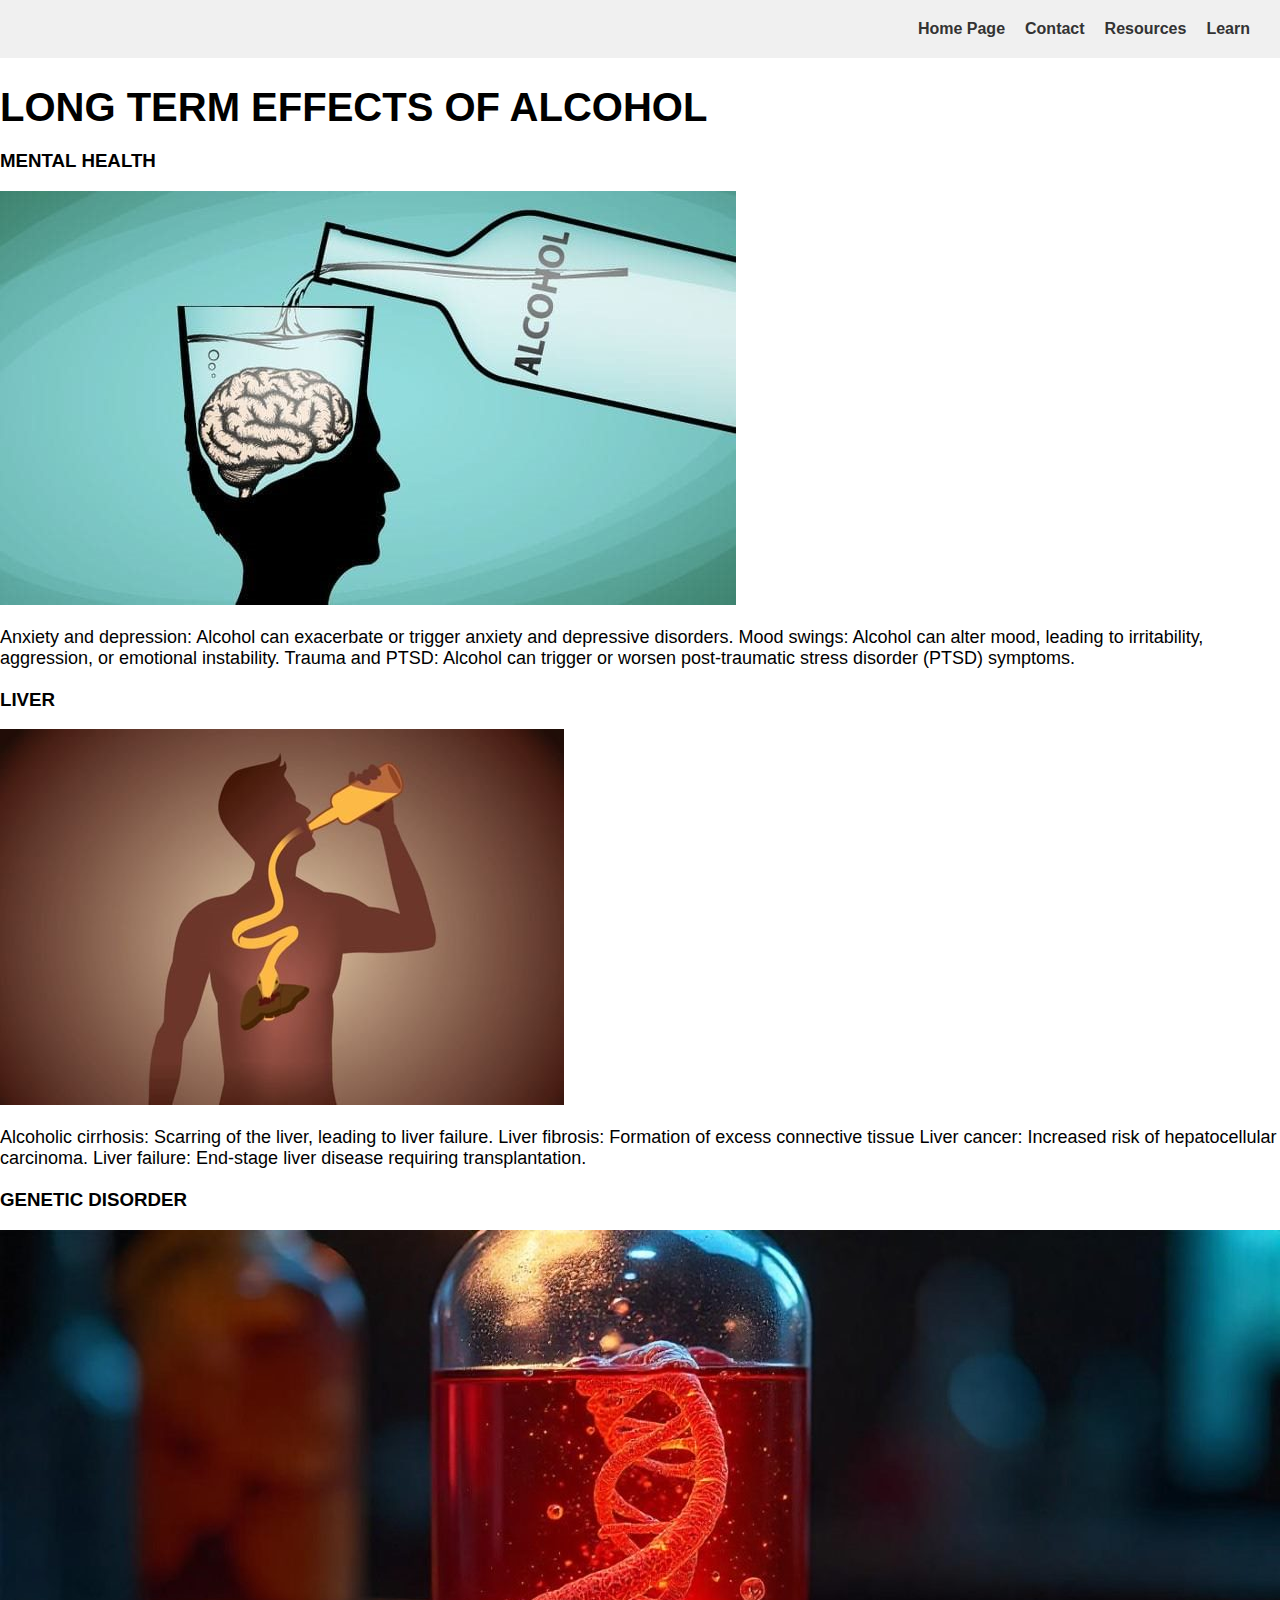
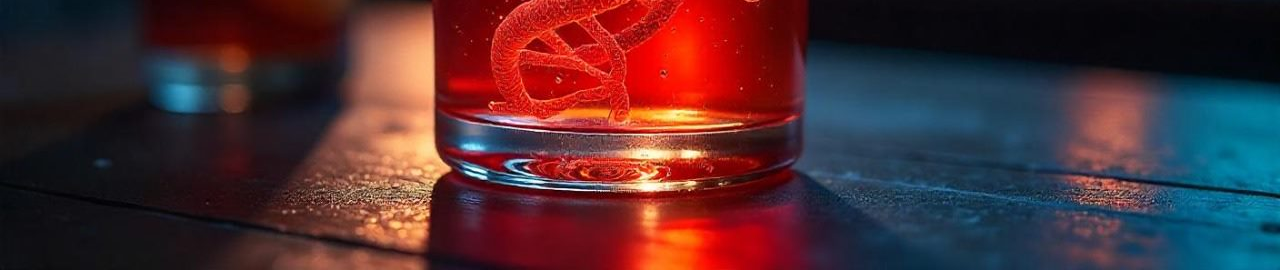
==== P1.html @ 77f23142 "made a new page" ====
<!DOCTYPE html>
<html lang="en">
<head>
    <meta charset="UTF-8">
    <meta name="viewport" content="width=device-width, initial-scale=1.0">
    <title>BeyondtheBottle</title>
    <link rel="stylesheet" href="style.css">
</head>
<body>
    <header>
        <nav>
          <ul>
            <li><a href="#">Home Page</a></li>
            <li><a href="#">Contact</a></li>
            <li><a href="https://www.who.int/news/item/25-06-2024-over-3-million-annual-deaths-due-to-alcohol-and-drug-use-majority-among-men">Resources</a></li>
            <li><a href="https://en.wikipedia.org/wiki/Alcoholism">Learn</a></li>
          </ul>
        </nav>
      </header>
      <div>
        <h1>LONG TERM EFFECTS OF ALCOHOL</h1>
        <h3>MENTAL HEALTH</h3> <img src="./images/brainbot.jpg" alt="brain"><br>
        <p>Anxiety and depression: Alcohol can exacerbate or trigger anxiety and depressive disorders.
            Mood swings: Alcohol can alter mood, leading to irritability, aggression, or emotional instability.
           Trauma and PTSD: Alcohol can trigger or worsen post-traumatic stress disorder (PTSD) symptoms.</p>

        <h3>LIVER</h3> <img src="./images/body.jpg" alt="body"><br>
        <p>Alcoholic cirrhosis: Scarring of the liver, leading to liver failure.
            Liver fibrosis: Formation of excess connective tissue Liver cancer: Increased risk of hepatocellular carcinoma.
            Liver failure: End-stage liver disease requiring transplantation.</p>

        <h3>GENETIC DISORDER</h3> <img src="./images/dna.jpg" alt="dna">
      </div>

</body>
---- style.css ----
body {
    font-family: Arial, sans-serif;
    margin: 0;
    padding: 0;
}
header {
    background-color: #f0f0f0;
    padding: 20px;
}
nav ul {
    list-style: none;
    margin: 0;
    padding: 0;
    display: flex;
    justify-content: flex-end;
}
nav li {
    margin: 0 10px;
}
nav a {
    text-decoration: none;
    color: #333;
    font-weight: bold;
}
.main-container {
    display: flex;
    max-width: 1200px;
    margin: 0 auto;
    padding: 20px;
}
.text-content {
    flex: 1;
    padding-right: 20px;
}
.image-grid {
    flex: 1;
    display: grid;
    grid-template-columns: repeat(2, 1fr);
    gap: 10px;
}
.image-grid img {
    width: 100%;
    height: auto;
    object-fit: cover;
}
h1 {
    font-size: 2.5em;
    margin-bottom: 20px;
}
p {
    font-size: 18px;
    margin-bottom: 20px;
}
.learn-more-button {
    display: inline-block;
    padding: 10px 20px;
    background-color: black;
    color: white;
    text-decoration: none;
    font-weight: bold;
}
@media (max-width: 768px) {
    .main-container {
        flex-direction: column;
    }
    .text-content, .image-grid {
        flex: none;
        width: 100%;
    }
}
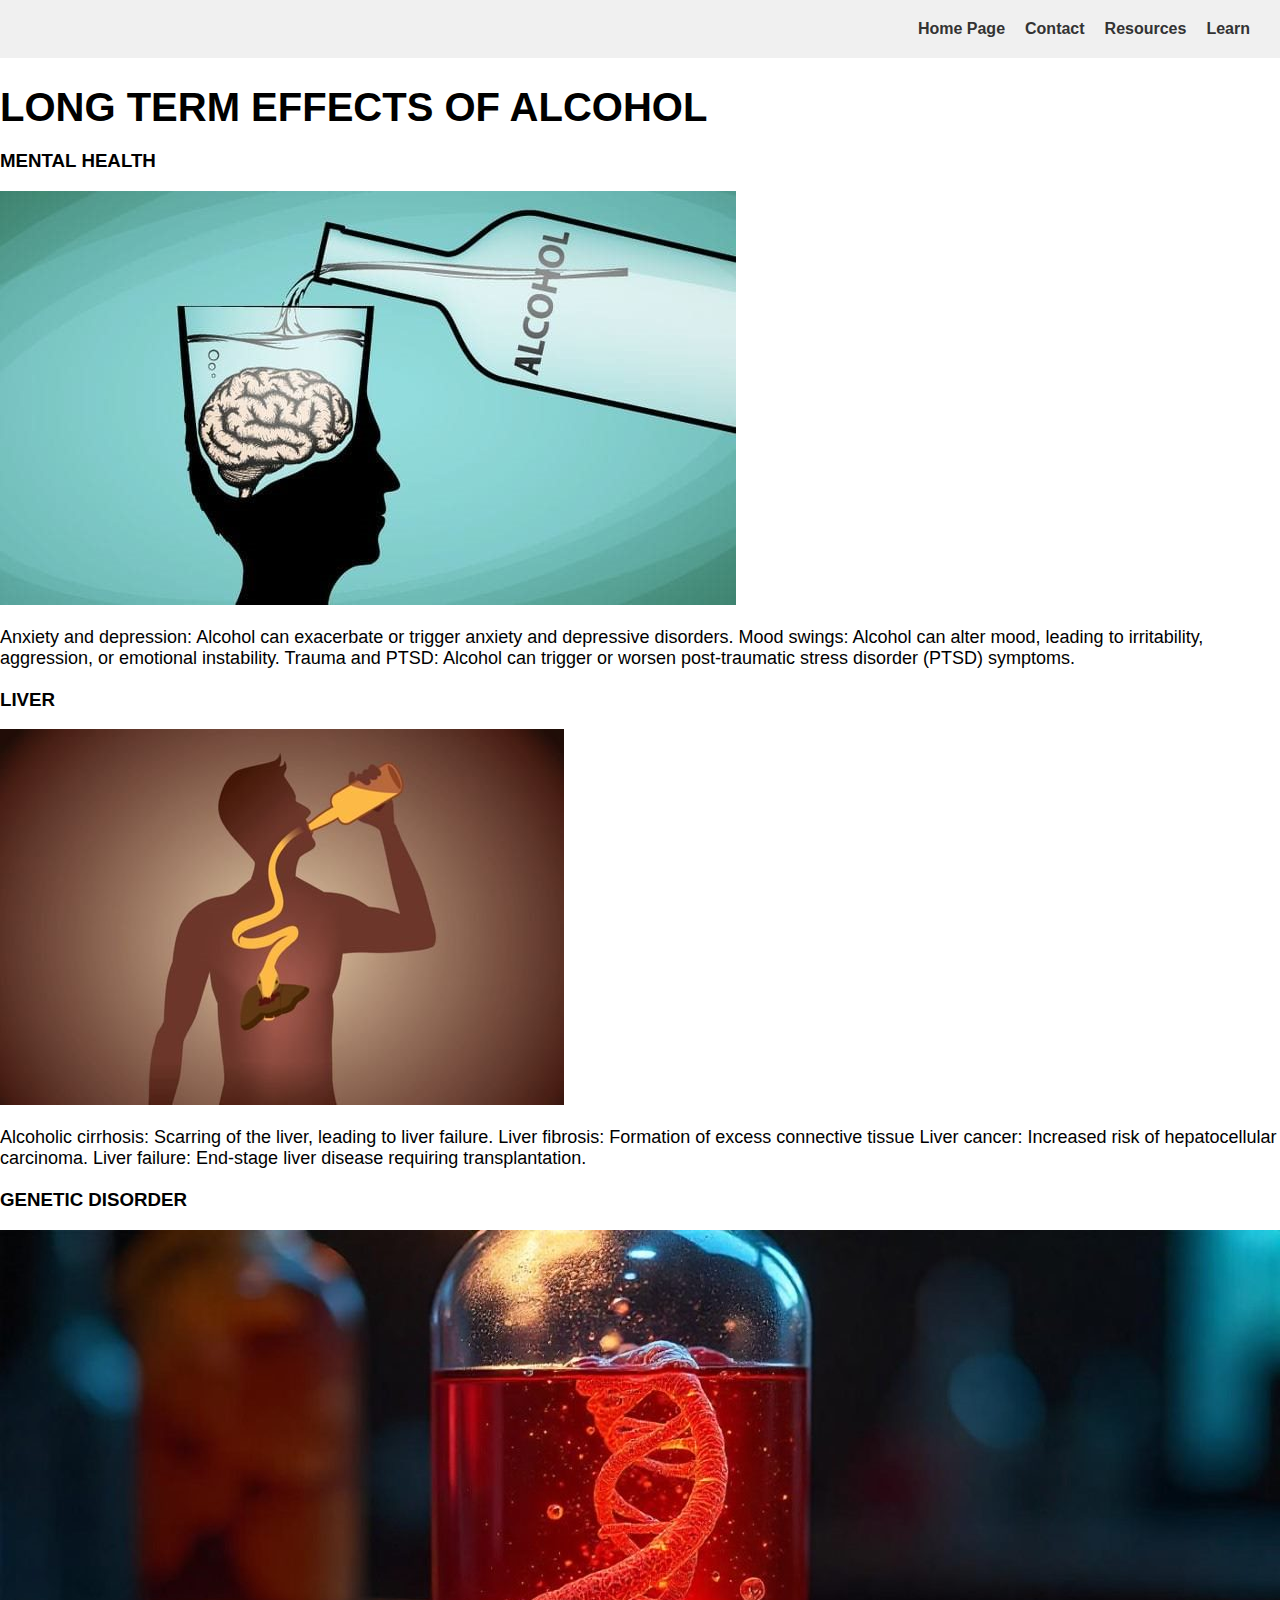
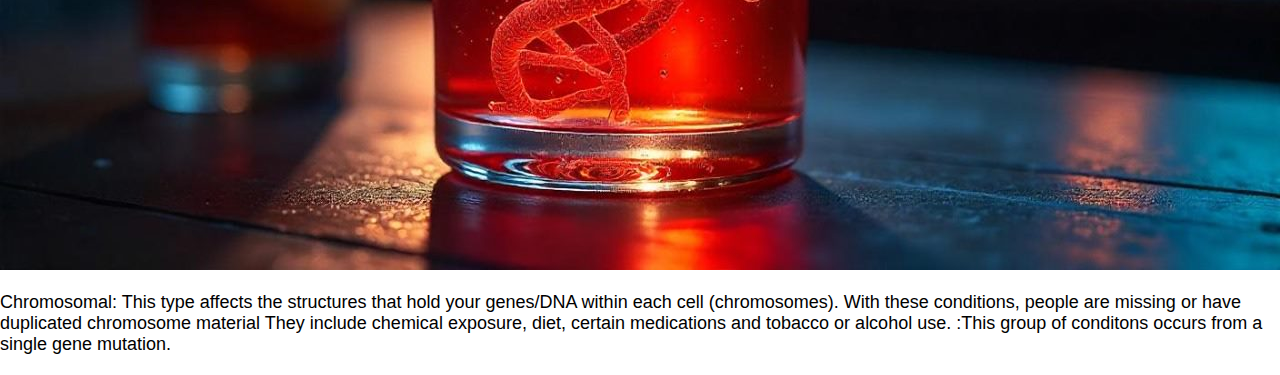
==== commit 44d2e241: "Added a content" ====
--- a/P1.html
+++ b/P1.html
@@ -30,6 +30,11 @@
             Liver failure: End-stage liver disease requiring transplantation.</p>
 
         <h3>GENETIC DISORDER</h3> <img src="./images/dna.jpg" alt="dna">
+        <p>
+          Chromosomal: This type affects the structures that hold your genes/DNA within each cell (chromosomes). With these conditions, people are missing or have duplicated chromosome material
+ They include chemical exposure, diet, certain medications and tobacco or alcohol use.
+:This group of conditons occurs from a single gene mutation.
+        </p>
       </div>
 
 </body>    
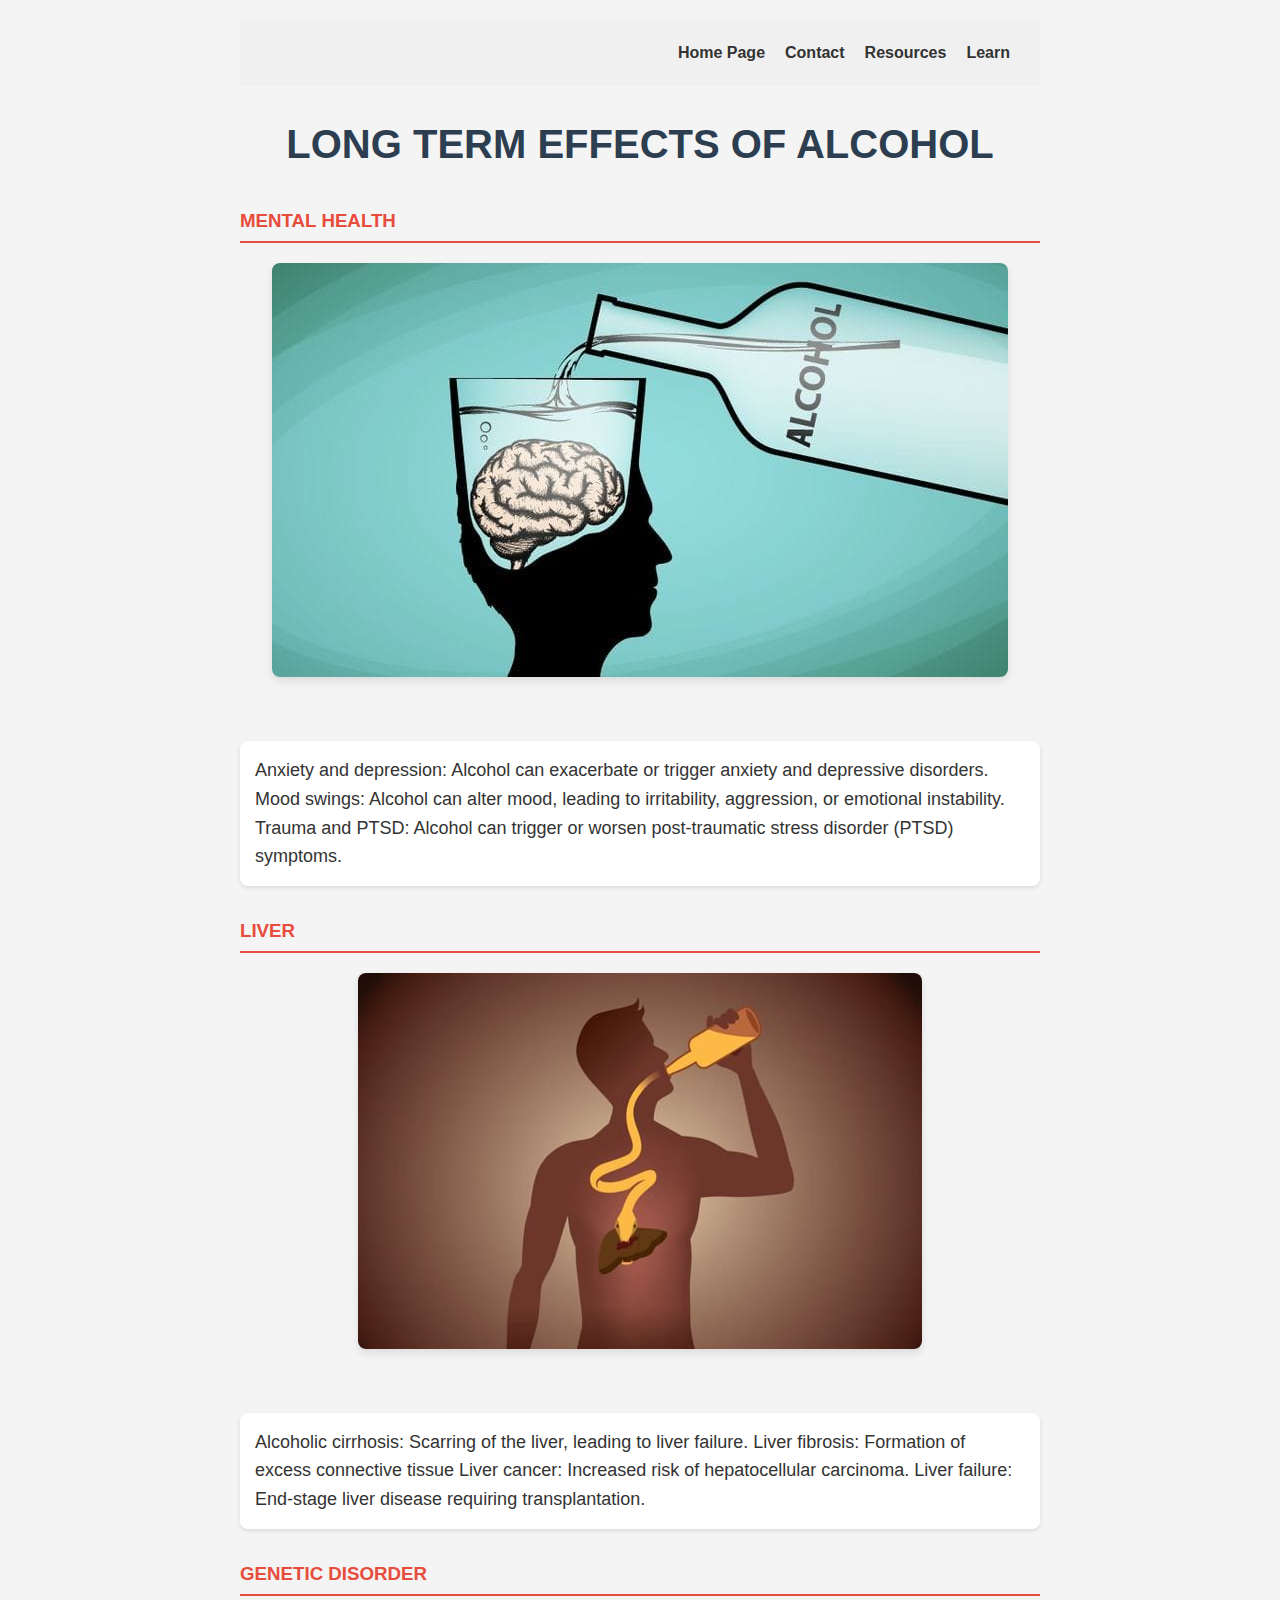
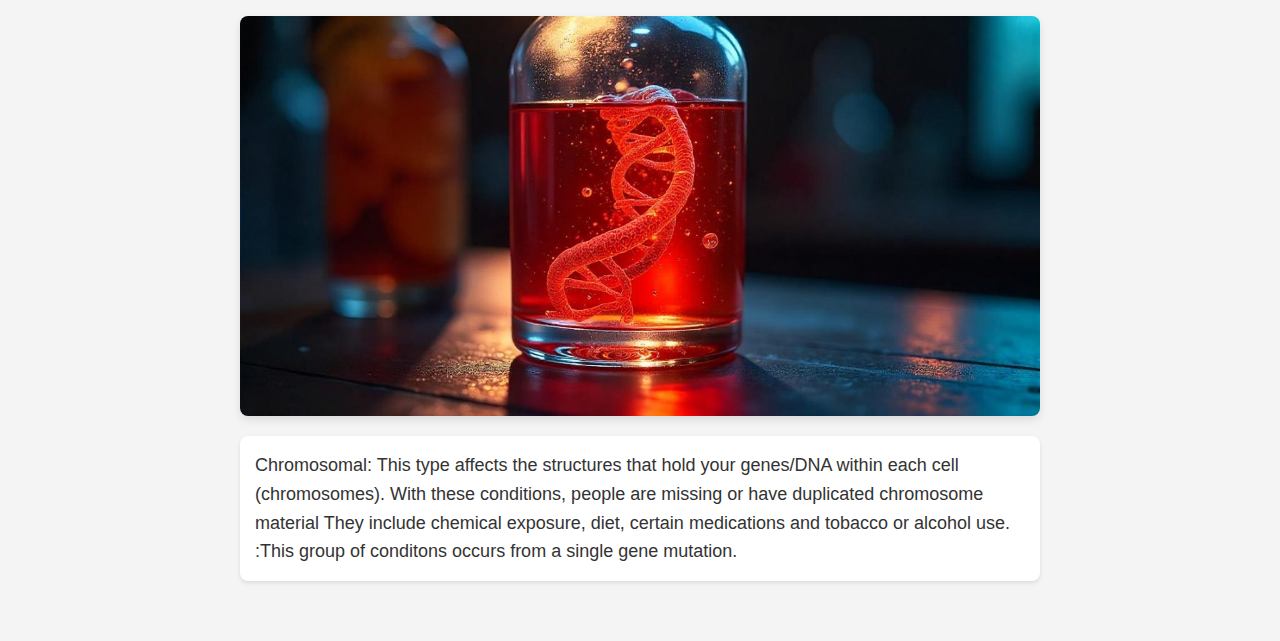
==== commit 31cf4b71: "added some pics" ====
--- a/P1.html
+++ b/P1.html
@@ -10,8 +10,8 @@
     <header>
         <nav>
           <ul>
-            <li><a href="#">Home Page</a></li>
-            <li><a href="#">Contact</a></li>
+            <li><a href="./index.html">Home Page</a></li>
+            <li><a href="">Contact</a></li>
             <li><a href="https://www.who.int/news/item/25-06-2024-over-3-million-annual-deaths-due-to-alcohol-and-drug-use-majority-among-men">Resources</a></li>
             <li><a href="https://en.wikipedia.org/wiki/Alcoholism">Learn</a></li>
           </ul>
@@ -36,5 +36,9 @@
 :This group of conditons occurs from a single gene mutation.
         </p>
       </div>
+      <div>
+        <img src=""
 
-</body>    
+      </div>
+
+</body> 
--- a/style.css
+++ b/style.css
@@ -70,4 +70,60 @@
         width: 100%;
     }
 }
+body {
+    font-family: Arial, sans-serif;
+    line-height: 1.6;
+    color: #333;
+    max-width: 800px;
+    margin: 0 auto;
+    padding: 20px;
+    background-color: #f4f4f4;
+}
 
+h1 {
+    text-align: center;
+    color: #2c3e50;
+    margin-bottom: 30px;
+}
+
+h3 {
+    color: #e74c3c;
+    border-bottom: 2px solid #e74c3c;
+    padding-bottom: 5px;
+    margin-top: 30px;
+}
+
+img {
+    max-width: 100%;
+    height: auto;
+    display: block;
+    margin: 20px auto;
+    border-radius: 8px;
+    box-shadow: 0 4px 8px rgba(0,0,0,0.1);
+}
+
+p {
+    background-color: white;
+    padding: 15px;
+    border-radius: 8px;
+    box-shadow: 0 2px 4px rgba(0,0,0,0.1);
+}
+
+/* Responsive design */
+@media (max-width: 600px) {
+    body {
+        padding: 10px;
+    }
+    
+    h1 {
+        font-size: 24px;
+    }
+    
+    h3 {
+        font-size: 18px;
+    }
+    
+    p {
+        font-size: 14px;
+    }
+}
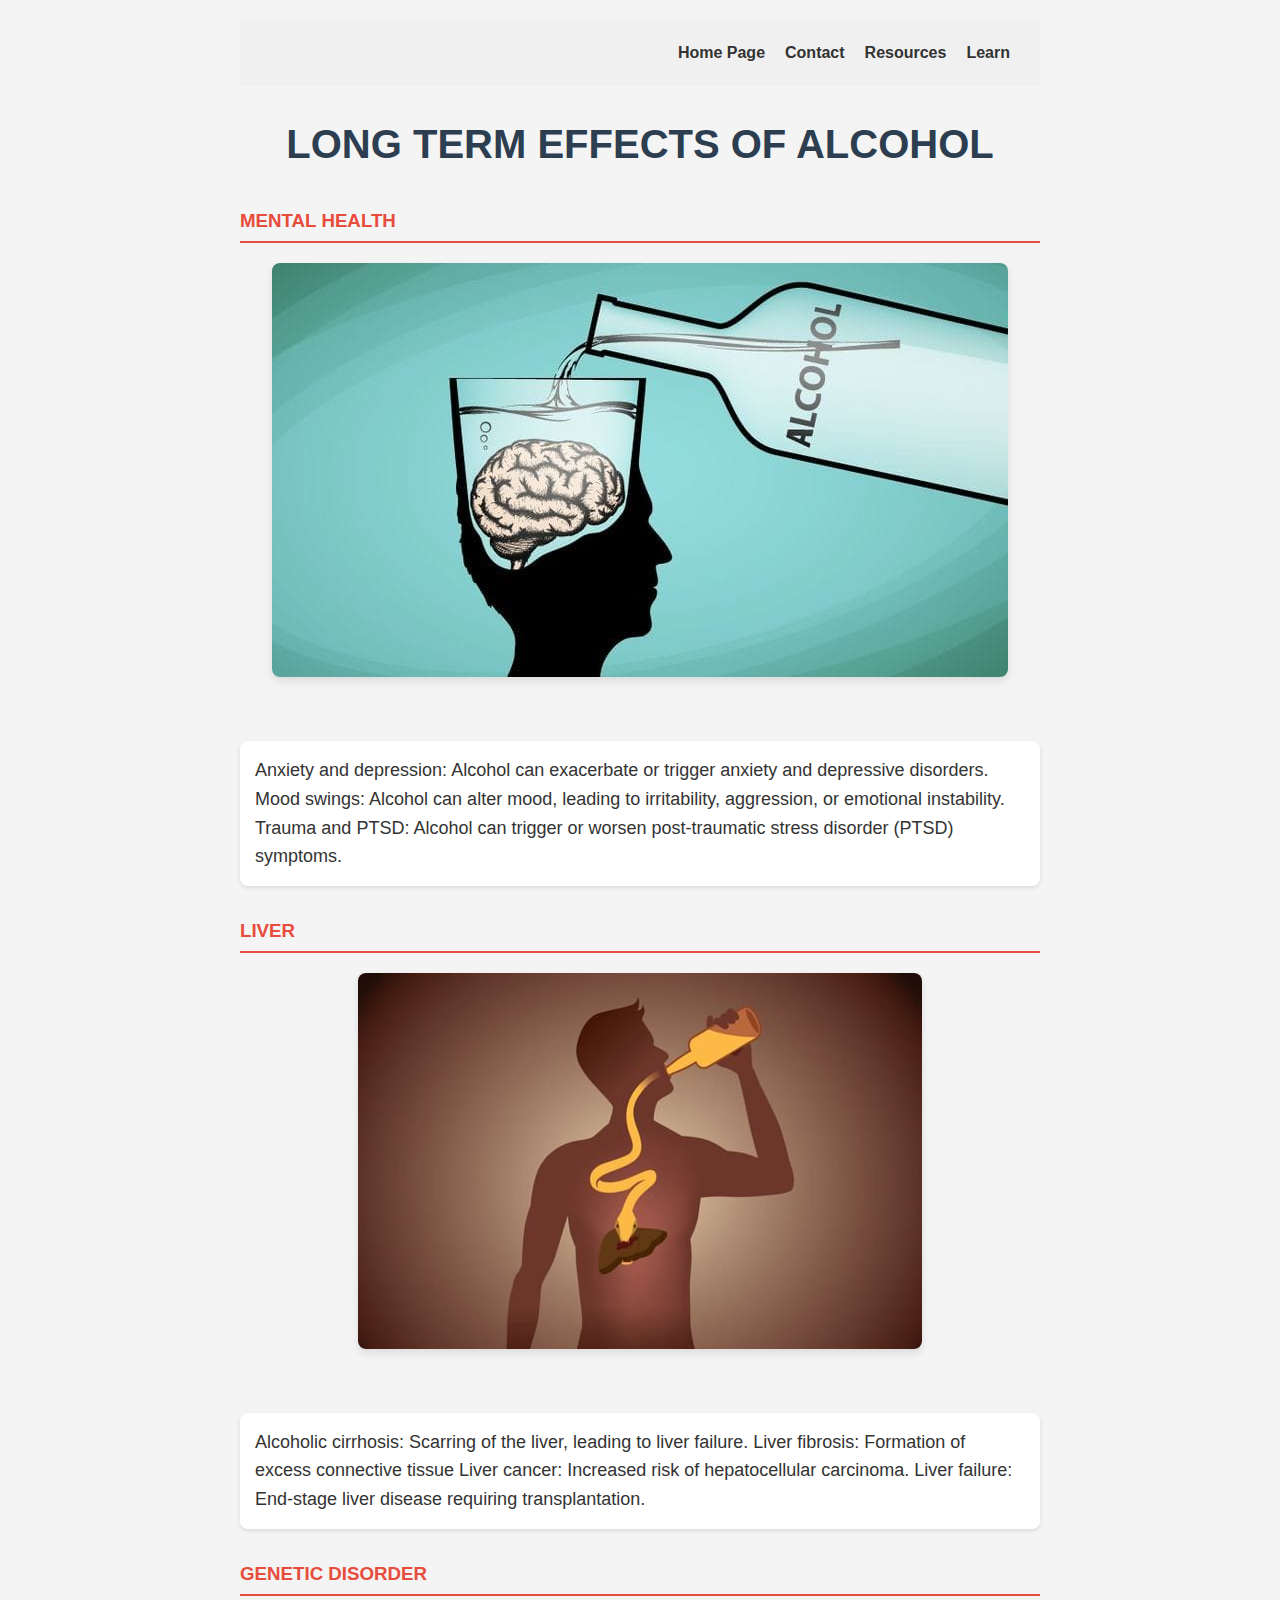
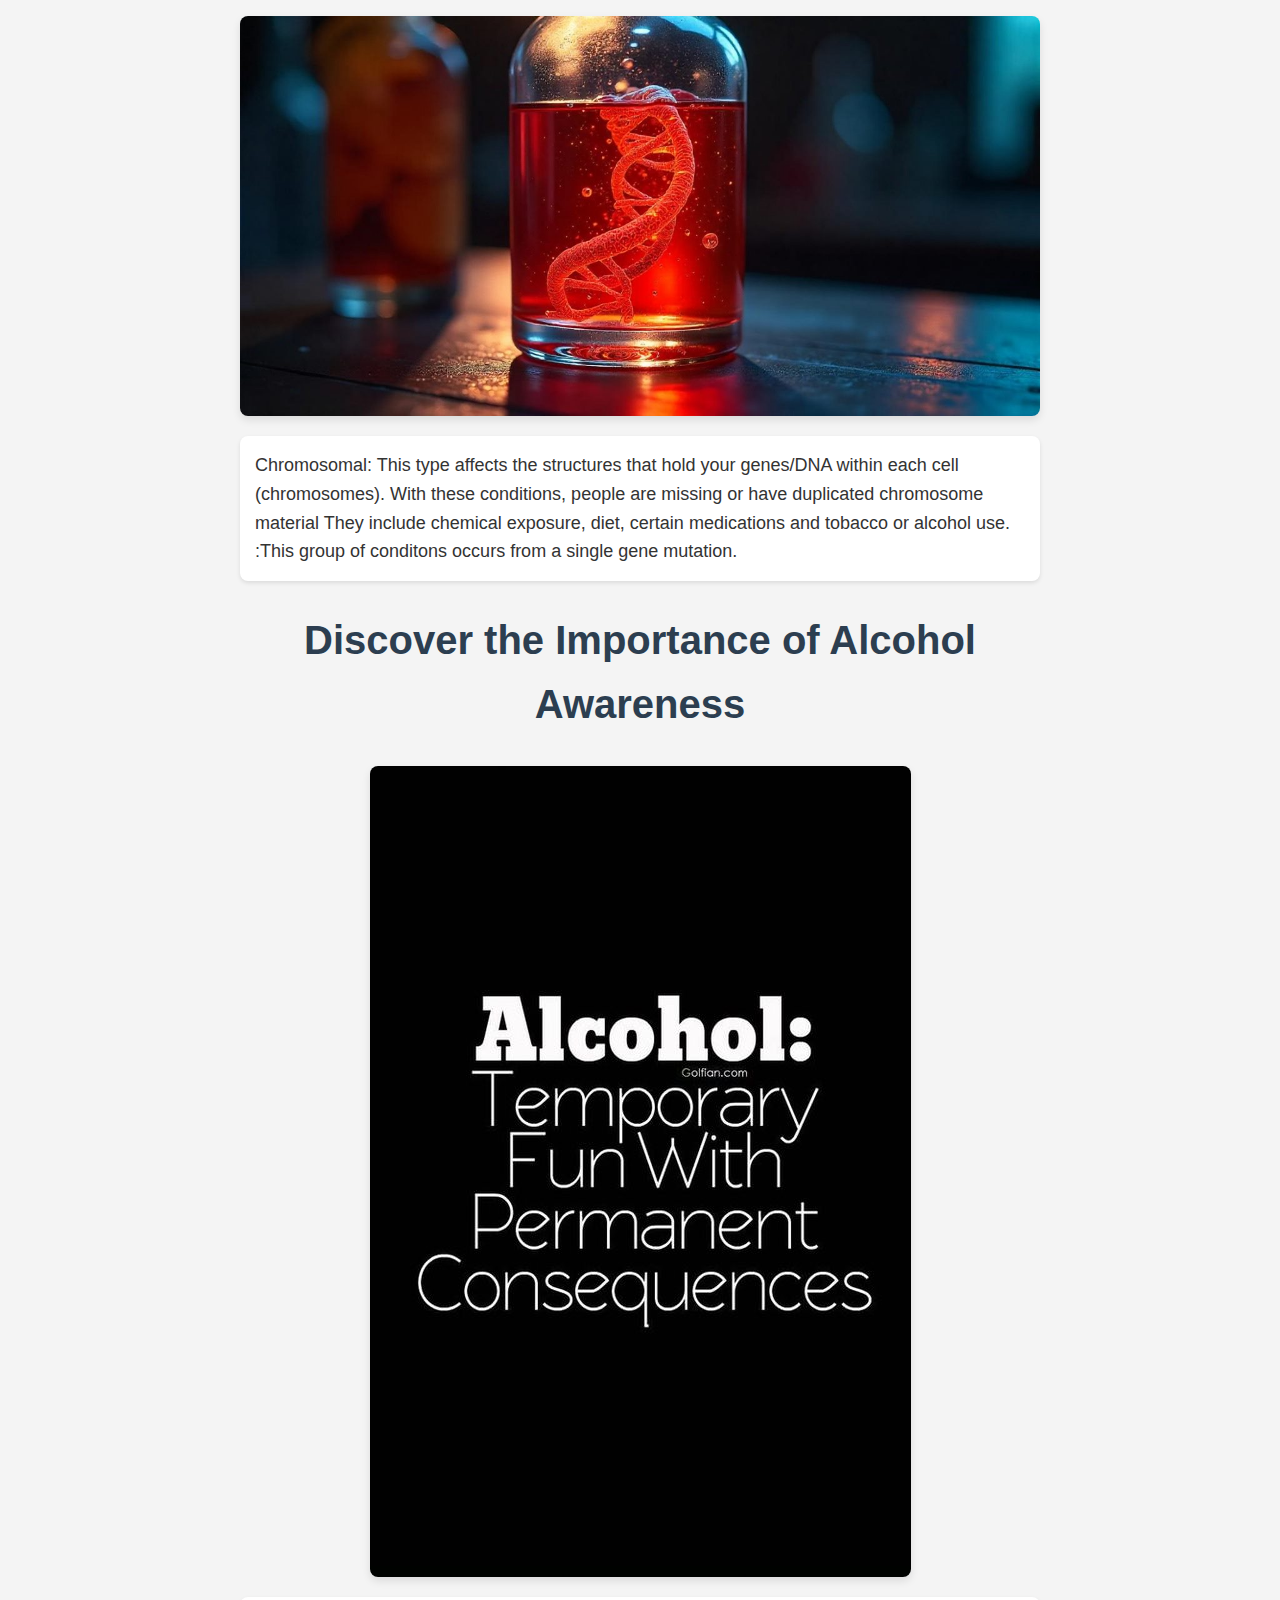
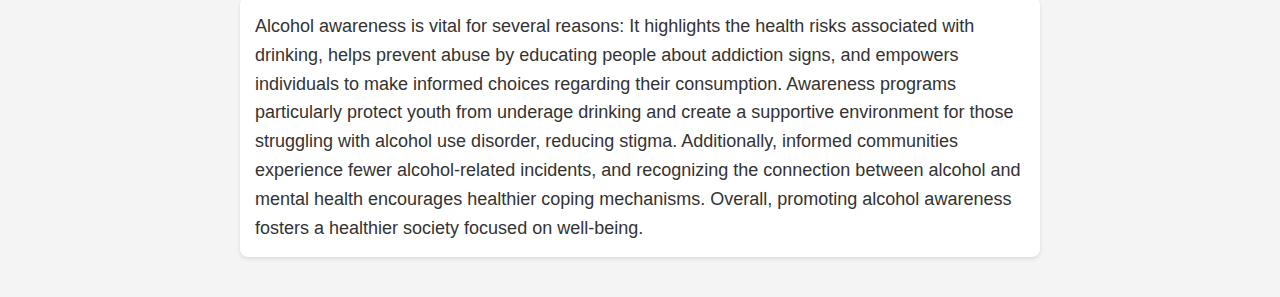
==== commit 092ec669: "xcv" ====
--- a/P1.html
+++ b/P1.html
@@ -35,10 +35,10 @@
  They include chemical exposure, diet, certain medications and tobacco or alcohol use.
 :This group of conditons occurs from a single gene mutation.
         </p>
-      </div>
-      <div>
-        <img src=""
+        <h1>Discover the Importance of Alcohol Awareness</h1> <img src="./AL.jpg" alt="ab">
+        <p>Alcohol awareness is vital for several reasons: It highlights the health risks associated with drinking, helps prevent abuse by educating people about addiction signs, and empowers individuals to make informed choices regarding their consumption. Awareness programs particularly protect youth from underage drinking and create a supportive environment for those struggling with alcohol use disorder, reducing stigma. Additionally, informed communities experience fewer alcohol-related incidents, and recognizing the connection between alcohol and mental health encourages healthier coping mechanisms. Overall, promoting alcohol awareness fosters a healthier society focused on well-being.</p>
+        
+    </div>
 
-      </div>
-
+      
 </body> 
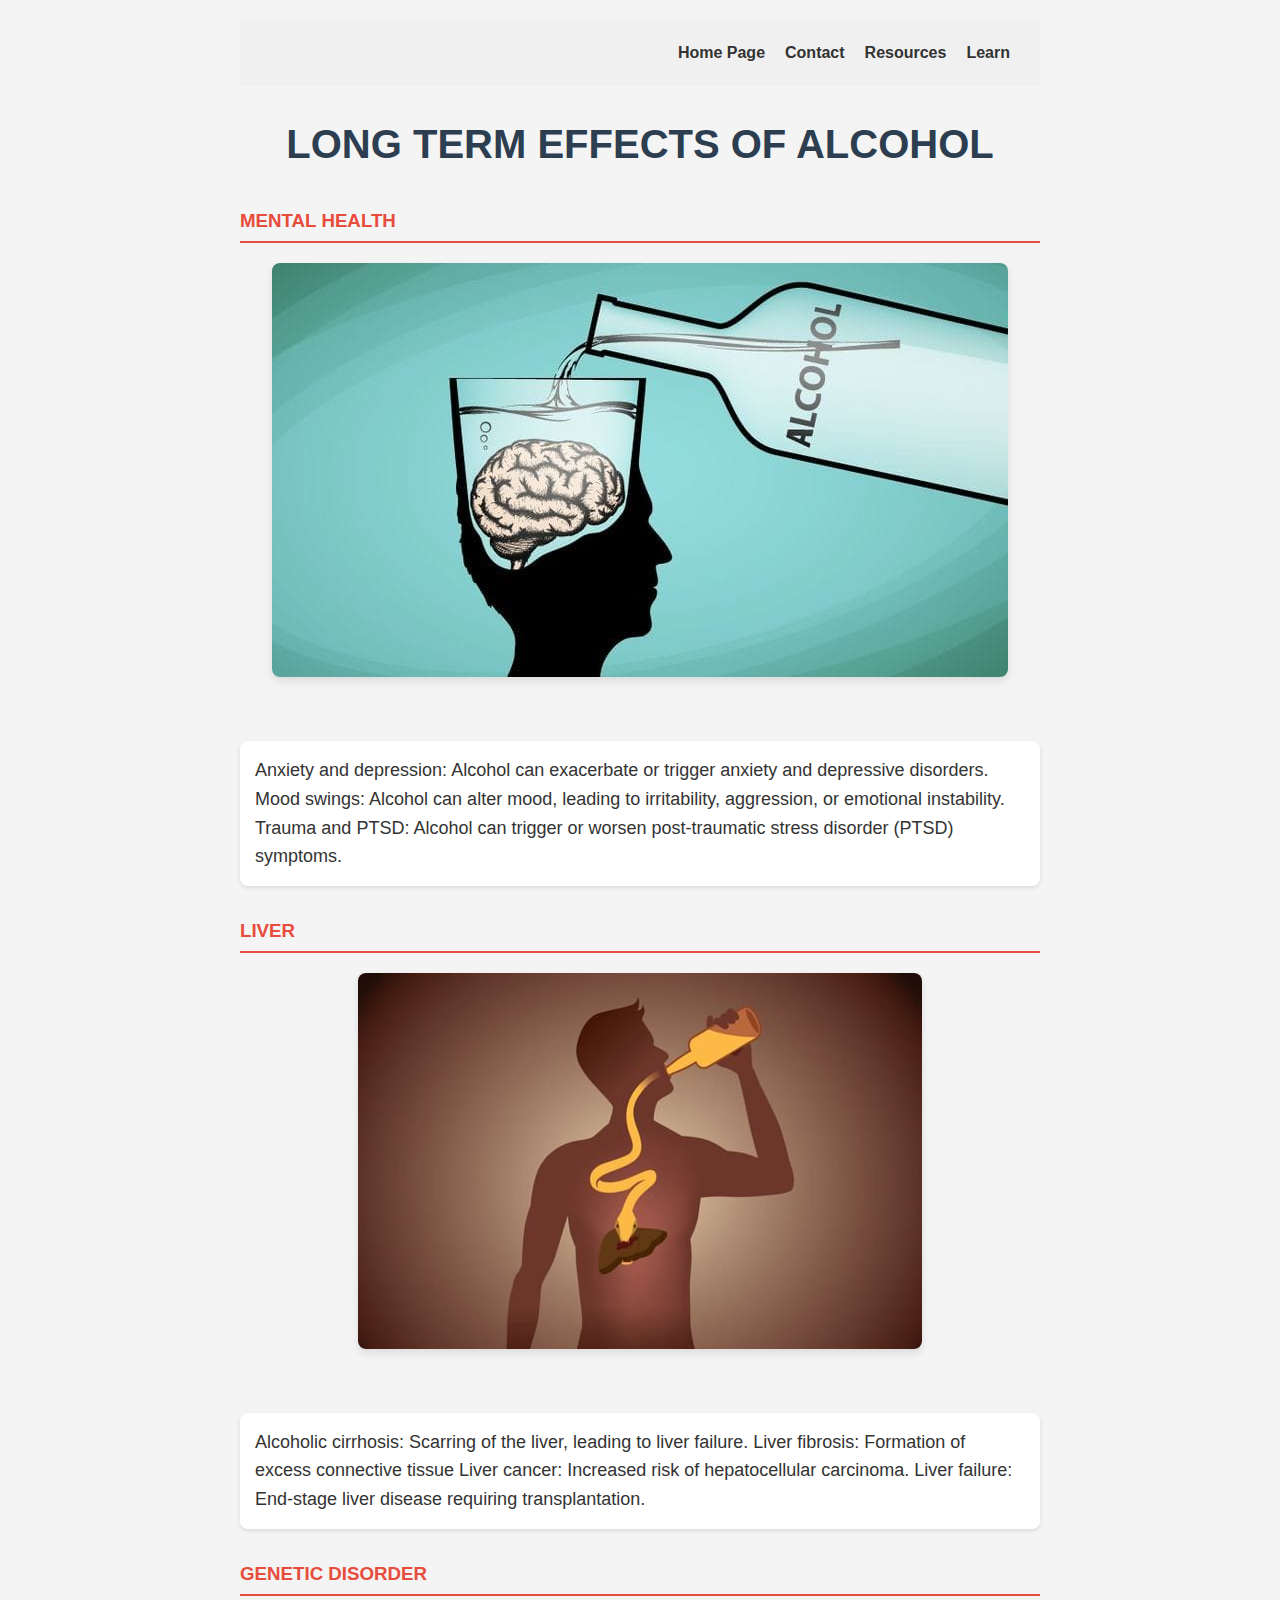
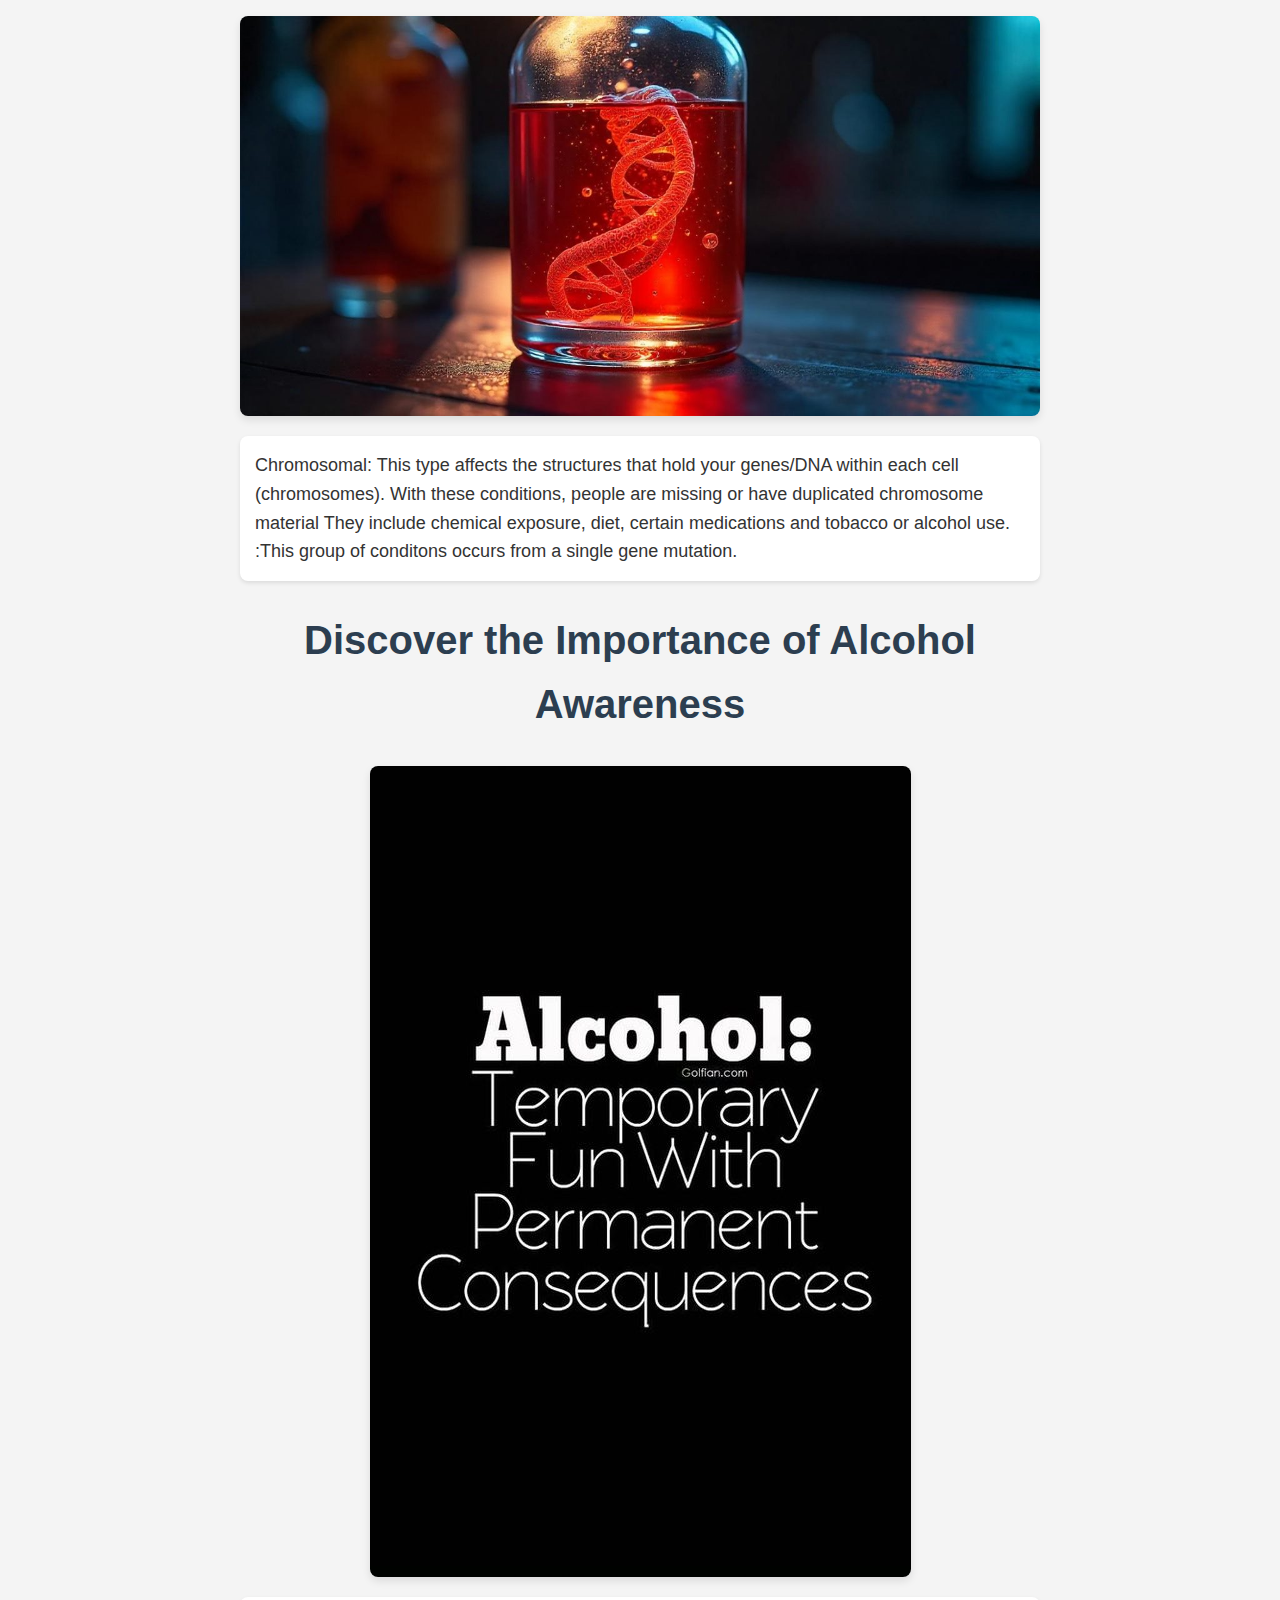
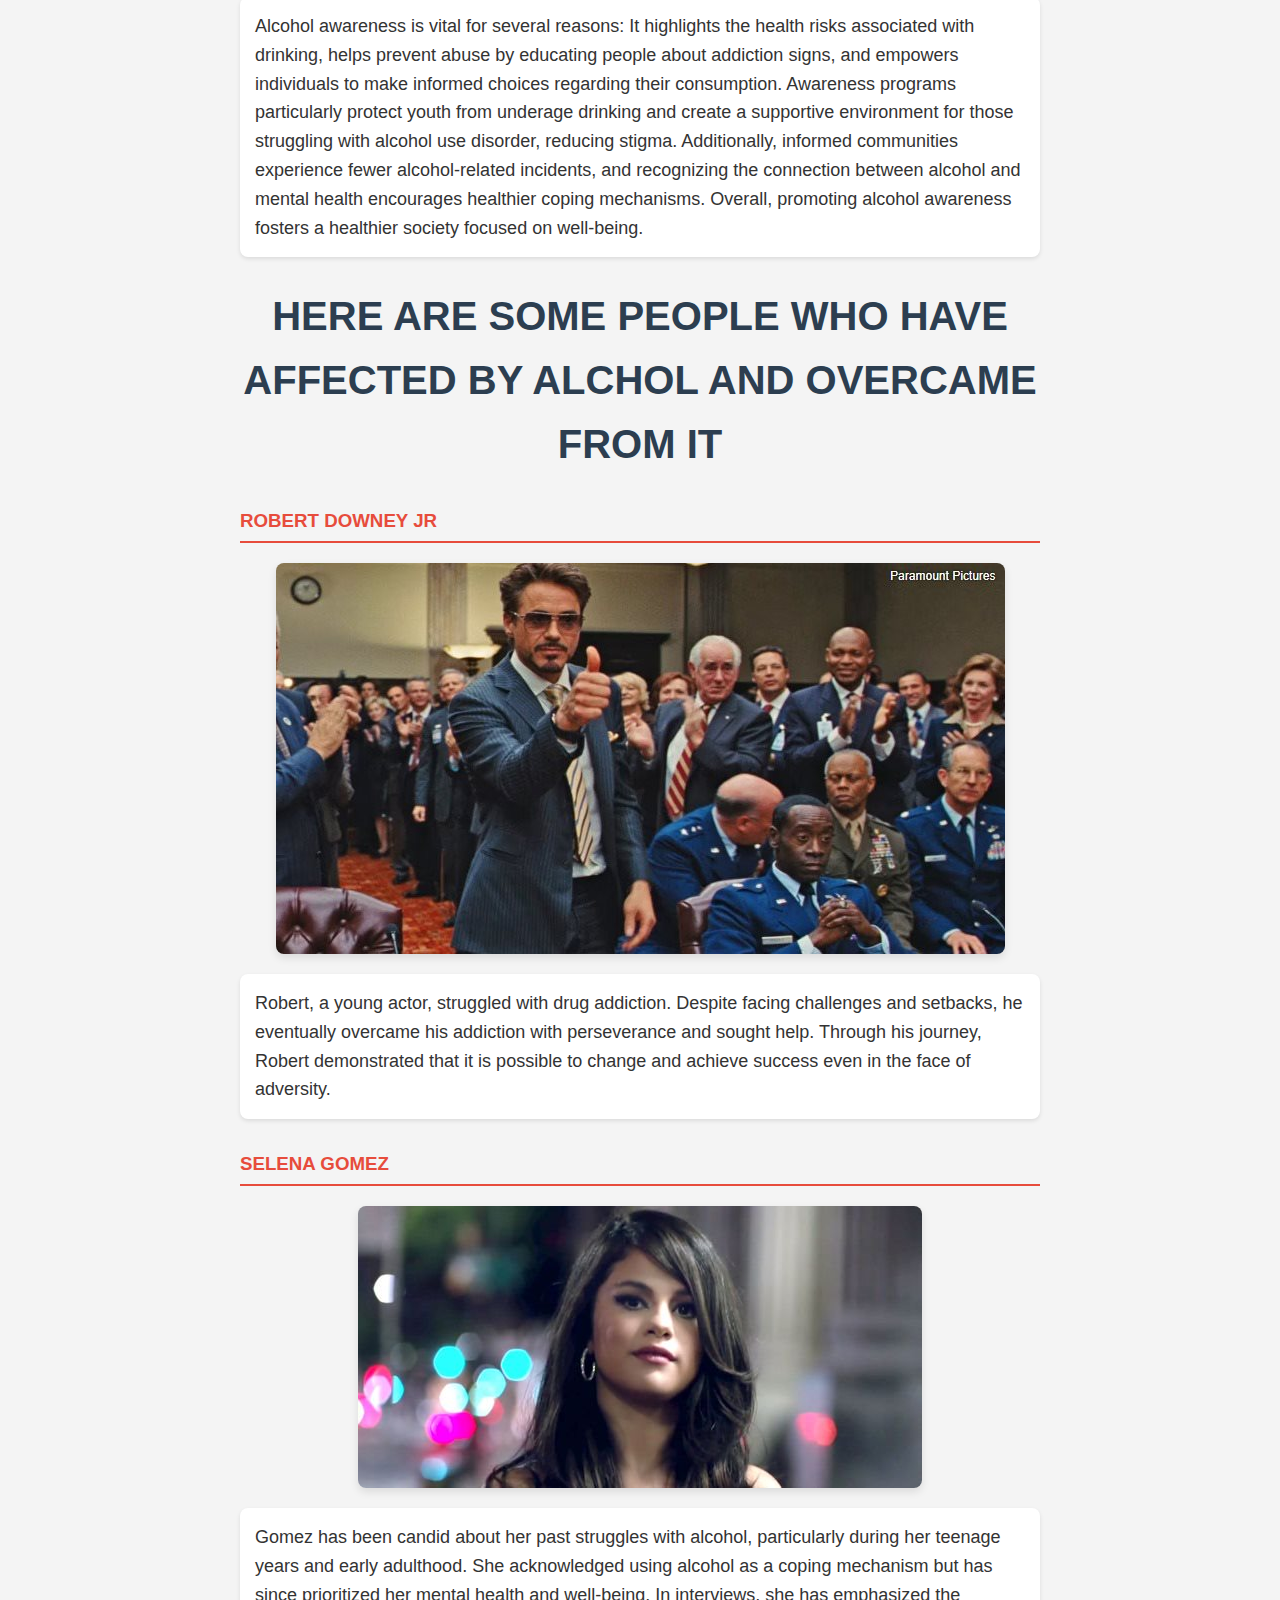
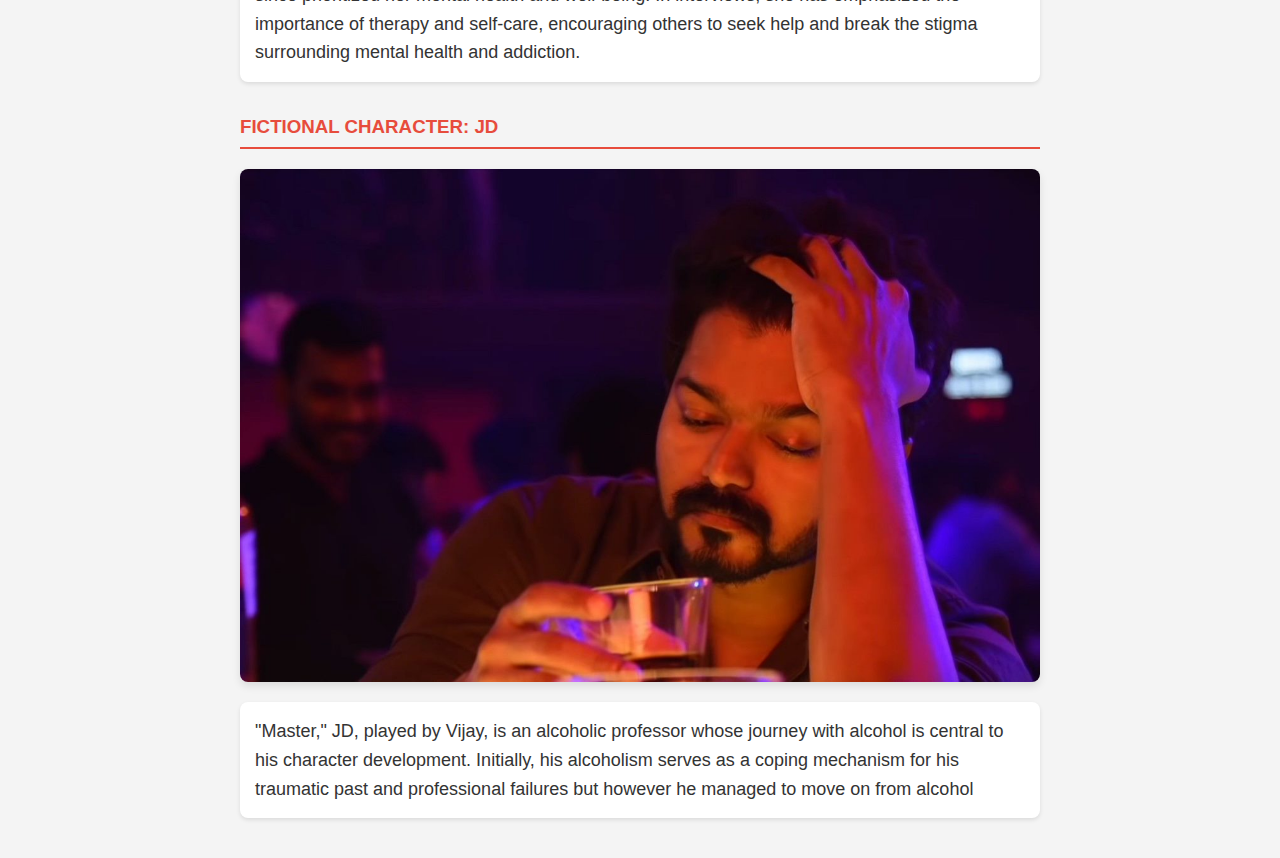
==== commit 3d624cf0: "added new texts" ====
--- a/P1.html
+++ b/P1.html
@@ -37,8 +37,19 @@
         </p>
         <h1>Discover the Importance of Alcohol Awareness</h1> <img src="./AL.jpg" alt="ab">
         <p>Alcohol awareness is vital for several reasons: It highlights the health risks associated with drinking, helps prevent abuse by educating people about addiction signs, and empowers individuals to make informed choices regarding their consumption. Awareness programs particularly protect youth from underage drinking and create a supportive environment for those struggling with alcohol use disorder, reducing stigma. Additionally, informed communities experience fewer alcohol-related incidents, and recognizing the connection between alcohol and mental health encourages healthier coping mechanisms. Overall, promoting alcohol awareness fosters a healthier society focused on well-being.</p>
-        
+
+        <h1>HERE ARE SOME PEOPLE WHO HAVE AFFECTED BY ALCHOL AND OVERCAME FROM IT</h1><h3>ROBERT DOWNEY JR</h3> <img src="./tonystark.jpg">
+        <p>Robert, a young actor, struggled with drug addiction. Despite facing challenges and setbacks, he eventually overcame his addiction with perseverance and sought help. Through his journey, Robert demonstrated that it is possible to change and achieve success even in the face of adversity.</p>
+    <h3>SELENA GOMEZ</h3> <img src="./sg.jpg"><p>Gomez has been candid about her past struggles with alcohol, particularly during her teenage years and early adulthood. She acknowledged using alcohol as a coping mechanism but has since prioritized her mental health and well-being. In interviews, she has emphasized the importance of therapy and self-care, encouraging others to seek help and break the stigma surrounding mental health and addiction.</p>
+    <h3>FICTIONAL CHARACTER: 
+        JD
+    </h3> <img src="./vijay.jpg"><p>"Master," JD, played by Vijay, is an alcoholic professor whose journey with alcohol is central to his character development. Initially, his alcoholism serves as a coping mechanism for his traumatic past and professional failures but however he managed to move on from alcohol</p>
+    
+    
+    
+    
     </div>
+
 
       
 </body> 
